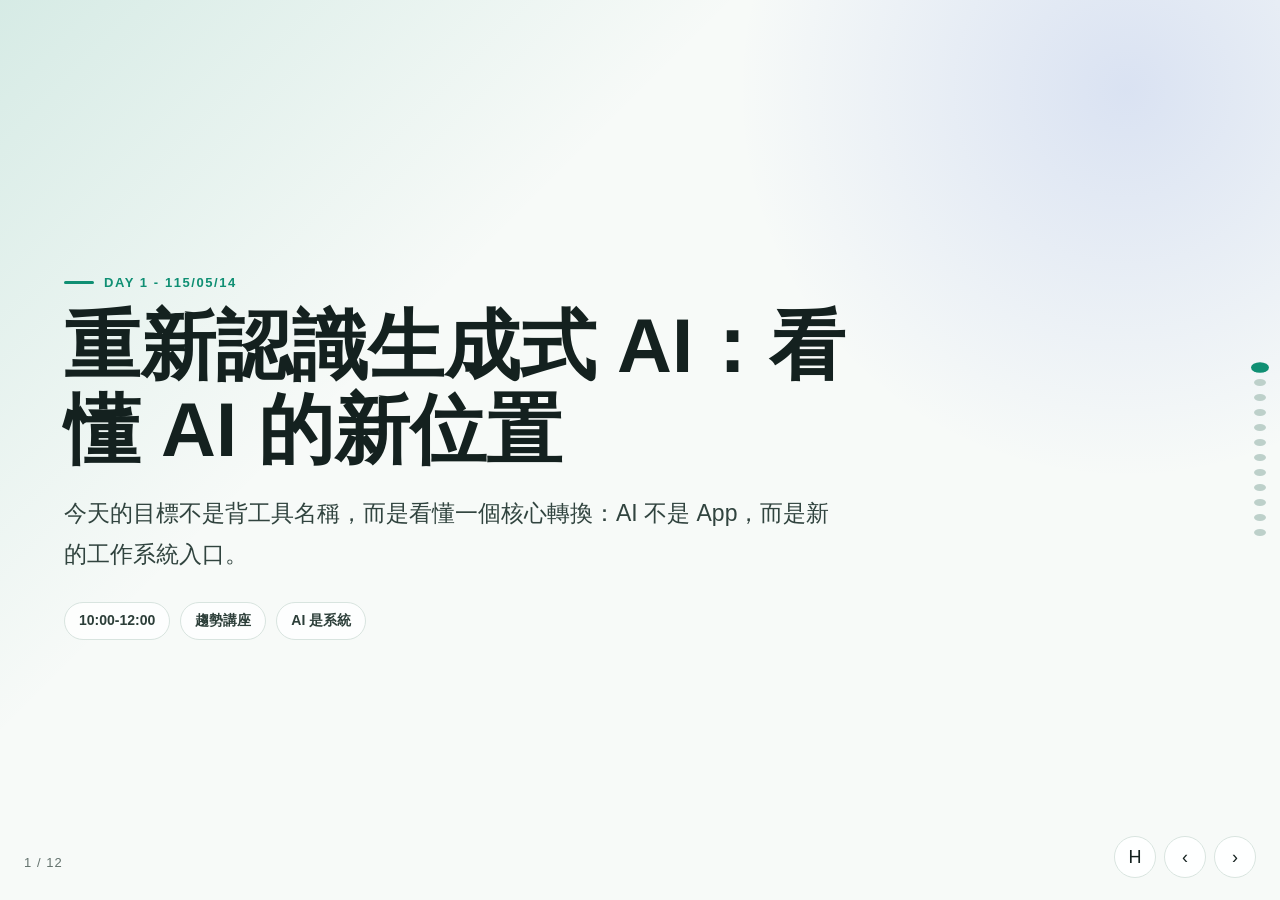
==== course-day1.html @ 541e4079 "Improve course visuals and slide scrolling" ====
<!doctype html>
<html lang="zh-TW">
<head>
<meta charset="utf-8">
<meta name="viewport" content="width=device-width, initial-scale=1">
<title>Day 1｜重新認識生成式 AI</title>
<meta name="description" content="Day 1 interactive course deck: understand AI as a new work-system layer.">
<link rel="stylesheet" href="assets/course-pages.css">
</head>
<body>
<main class="deck">
  <section class="slide active">
    <div class="inner">
      <div class="kicker">Day 1 - 115/05/14</div>
      <h1>重新認識生成式 AI：看懂 AI 的新位置</h1>
      <p class="lead" style="margin-top:22px;">今天的目標不是背工具名稱，而是看懂一個核心轉換：AI 不是 App，而是新的工作系統入口。</p>
      <div class="meta">
        <span class="pill">10:00-12:00</span>
        <span class="pill">趨勢講座</span>
        <span class="pill">AI 是系統</span>
      </div>
    </div>
  </section>

  <section class="slide">
    <div class="inner">
      <div class="kicker">Safety First</div>
      <h2>開場 3 分鐘：AI 使用三條紅線</h2>
      <div class="grid">
        <div class="panel rose"><h3>1. 機密資料不要貼公開 AI</h3><p>公司機密、客戶個資、真實金額、敏感資料，先脫敏再使用。</p></div>
        <div class="panel amber"><h3>2. AI 輸出永遠要人類覆核</h3><p>AI 很會講話，但不一定講對。數字、名字、專業判斷一定要查。</p></div>
        <div class="panel blue"><h3>3. 高風險決策不能交給 AI</h3><p>法律、醫療、財務決策可以請 AI 整理資料，但最後由人負責。</p></div>
      </div>
      <div class="note">講師口訣：先講安全，再講熱情。三分鐘建立信任，比後面一百多分鐘都重要。</div>
    </div>
  </section>

  <section class="slide">
    <div class="inner">
      <div class="kicker">Opening</div>
      <h2>破冰：你最想用 AI 幫你做什麼？</h2>
      <div class="grid two">
        <div class="panel green">
          <h3>活動方式</h3>
          <ul class="clean-list">
            <li>講師先示範一句自己的答案</li>
            <li>學員寫下一句：「我最想用 AI 幫我...」</li>
            <li>貼到期待牆或填進共用表單</li>
            <li>講師快速分類：寫作、整理、規劃、設計、分析</li>
          </ul>
        </div>
        <div class="panel">
          <h3>核心導入</h3>
          <p>三天後，你不只是「用 AI 更快做同樣的事」，而是開始學會「用 AI 設計一個會幫你工作的系統」。</p>
          <div class="note">核心句：你不是在用 AI，你是在設計一個會幫你工作的系統。</div>
        </div>
      </div>
    </div>
  </section>

  <section class="slide">
    <div class="inner">
      <div class="kicker">Cognitive Shift</div>
      <h2>生成式 AI 的真實樣貌：你的角色正在改變</h2>
      <table class="table">
        <tr><th>時代</th><th>你的角色</th><th>AI 做了什麼</th><th>例子</th></tr>
        <tr><td>搜尋時代</td><td>研究員</td><td>提供候選連結</td><td>Google</td></tr>
        <tr><td>聊天時代</td><td>編輯</td><td>回答一個問題</td><td>ChatGPT</td></tr>
        <tr><td>產出時代</td><td>方向設定者</td><td>完成一份成品</td><td>Claude / Canva AI</td></tr>
        <tr><td>推理執行時代</td><td>系統設計者</td><td>拆任務、用工具、跑流程</td><td>Agent / Cursor / Claude with Tools</td></tr>
      </table>
      <div class="note">關鍵訊息：你現在大概在第 2-3 階段。三天後，你會開始接觸第 4 階段。</div>
    </div>
  </section>

  <section class="slide">
    <div class="inner">
      <div class="kicker">Visual Model</div>
      <h2>角色演進圖</h2>
      <img class="diagram" src="assets/diagrams/role-evolution.svg" alt="搜尋、聊天、產出到系統設計者的角色演進圖">
    </div>
  </section>

  <section class="slide">
    <div class="inner">
      <div class="kicker">Three-Layer Model</div>
      <h2>三層簡化模型：大腦、手腳、肌肉記憶</h2>
      <div class="grid">
        <div class="panel green"><h3>大腦：LLM</h3><p>GPT、Claude、Gemini。理解、推理、寫作，但沒有工具就只能「想」。</p></div>
        <div class="panel amber"><h3>手腳：Tools / Agents</h3><p>查網頁、讀檔案、寄信、畫圖、控制軟體。讓 AI 從回答走向行動。</p></div>
        <div class="panel blue"><h3>肌肉記憶：Workflow / Skill</h3><p>你教它照你的方式做事。下次它知道順序、工具和檢查方式。</p></div>
      </div>
      <div class="note">傳統軟體是確定性的；AI 是概率性的。所以你需要設計檢查機制。</div>
    </div>
  </section>

  <section class="slide">
    <div class="inner">
      <div class="kicker">Visual Model</div>
      <h2>三層簡化模型圖</h2>
      <img class="diagram" src="assets/diagrams/three-layer-model.svg" alt="AI 三層簡化模型：LLM、Tools/Agents、Workflow/Skill">
    </div>
  </section>

  <section class="slide">
    <div class="inner">
      <div class="kicker">Shock Demo</div>
      <h2>震撼 Demo：30 人活動規劃的三種做法</h2>
      <p class="lead">任務：下週要辦一場 30 人活動，請幫我規劃活動流程、預算、人力分工、邀請文案與報名表單。</p>
      <div class="tabs" id="demoTabs">
        <button class="tab active" data-demo="traditional">傳統做法</button>
        <button class="tab" data-demo="chat">單一 ChatGPT</button>
        <button class="tab" data-demo="agent">Agent 工作流</button>
      </div>
      <div class="panel green">
        <h3 id="demoTitle">傳統做法</h3>
        <p id="demoText">搜尋範例、開 Word 寫邀請信、Excel 做預算、Google Form 建表單、Canva 做海報，再把所有東西整合成計畫書。耗時約 3-4 小時，而且每個工具都要重新同步上下文。</p>
      </div>
    </div>
  </section>

  <section class="slide">
    <div class="inner">
      <div class="kicker">Observation Sheet</div>
      <h2>流程成本觀察表</h2>
      <table class="table">
        <tr><th>問題</th><th>傳統做法</th><th>ChatGPT</th><th>Agent 工作流</th></tr>
        <tr><td>誰決定流程？</td><td>你，每次重想</td><td>AI，但通常很通用</td><td>AI 按你的邏輯跑</td></tr>
        <tr><td>能不能下次複用？</td><td>每次重新來</td><td>可複用 prompt，但仍要搬資料</td><td>流程可以複用，改資料即可</td></tr>
        <tr><td>出問題誰檢查？</td><td>你自己查漏</td><td>你驗證 AI 答案</td><td>每一步都有檢查點</td></tr>
        <tr><td>能不能教別人？</td><td>要解釋很多細節</td><td>要教 prompt 寫法</td><td>流程圖 + 檢查點即可操作</td></tr>
      </table>
      <div class="note">金句：第一種是我在做事；第二種是我在跟 AI 聊天然後自己做事；第三種是我在設計一個系統，系統幫我做事。</div>
    </div>
  </section>

  <section class="slide">
    <div class="inner">
      <div class="kicker">Visual Comparison</div>
      <h2>三種做法對比圖</h2>
      <img class="diagram" src="assets/diagrams/process-cost-comparison.svg" alt="傳統做法、單一 ChatGPT、Agent 工作流的流程成本對比圖">
    </div>
  </section>

  <section class="slide">
    <div class="inner">
      <div class="kicker">Hands-On</div>
      <h2>即時體驗：同一封邀請信，兩種做法</h2>
      <div class="grid two">
        <div class="panel amber">
          <h3>方法 A：直接問</h3>
          <div class="code">幫我寫一封邀請客戶參加下週活動的信。</div>
        </div>
        <div class="panel blue">
          <h3>方法 B：先拆步驟</h3>
          <div class="code">先列出這場活動的三個亮點。
再根據這三個亮點，寫一封邀請客戶參加活動的信。
語氣專業但親切，250 字以內。</div>
        </div>
      </div>
      <div class="note">觀察：哪一封更像 CEO 的風格？哪一封更強調活動特點？哪一封更容易被客戶接受？</div>
    </div>
  </section>

  <section class="slide">
    <div class="inner">
      <div class="kicker">Closing</div>
      <h2>AI 的邊界：它是槓桿，不是替代</h2>
      <div class="grid">
        <div class="panel green"><h3>最強的情境</h3><p>任務清晰、標準明確、有人覆核。</p></div>
        <div class="panel amber"><h3>要小心的情境</h3><p>模糊創意、高風險決策、無法驗證的答案。</p></div>
        <div class="panel blue"><h3>Day 2 預告</h3><p>明天學三問框架：探索或生產？需要最新資訊？需要長流程嗎？</p></div>
      </div>
      <div class="note">收束句：AI 不是 App，是新的運算層。我不只是使用者，我要成為設計者。</div>
    </div>
  </section>
</main>
<div class="counter" id="counter">1 / 12</div>
<div class="dots" id="dots"></div>
<div class="nav"><a href="course.html">H</a><button id="prev">‹</button><button id="next">›</button></div>
<script src="assets/course-pages.js"></script>
<script>
const demo = {
  traditional: ["傳統做法", "搜尋範例、開 Word 寫邀請信、Excel 做預算、Google Form 建表單、Canva 做海報，再把所有東西整合成計畫書。耗時約 3-4 小時，而且每個工具都要重新同步上下文。"],
  chat: ["單一 ChatGPT 對話", "一次 prompt 產出活動流程、預算、人力分工、邀請文案與表單欄位。省下很多思考時間，但內容通用，數字需驗證，最後仍要複製到各工具。"],
  agent: ["Agent / 工作流式做法", "拆成查資料、產企劃、做海報、建表單、寫邀請信。每一步都有來源與檢查點，流程可以複用，下次改資料即可。"]
};
document.querySelectorAll("#demoTabs .tab").forEach(button => {
  button.addEventListener("click", () => {
    document.querySelectorAll("#demoTabs .tab").forEach(item => item.classList.remove("active"));
    button.classList.add("active");
    document.getElementById("demoTitle").textContent = demo[button.dataset.demo][0];
    document.getElementById("demoText").textContent = demo[button.dataset.demo][1];
  });
});
</script>
</body>
</html>
---- assets/course-pages.css ----
* { box-sizing: border-box; }
:root {
  --bg: #f7faf8;
  --ink: #14211f;
  --muted: #64736e;
  --line: #d8e4df;
  --panel: #ffffff;
  --soft: #ecf7f3;
  --green: #0f8f73;
  --teal: #1aa38b;
  --amber: #d9911f;
  --blue: #4267d5;
  --rose: #bd4d68;
  --dark: #101b18;
}
html, body { margin: 0; min-height: 100%; }
body {
  font-family: -apple-system, BlinkMacSystemFont, "Noto Sans TC", "Microsoft JhengHei", "Segoe UI", sans-serif;
  background:
    linear-gradient(135deg, rgba(15,143,115,0.14), rgba(255,255,255,0) 34%),
    radial-gradient(circle at 88% 10%, rgba(66,103,213,0.16), rgba(255,255,255,0) 28%),
    var(--bg);
  color: var(--ink);
  overflow: hidden;
}
a { color: inherit; }
.deck { width: 100vw; height: 100vh; position: relative; }
.slide {
  position: absolute;
  inset: 0;
  display: none;
  padding: 70px clamp(24px, 5vw, 76px) 60px;
  overflow-x: hidden;
  overflow-y: auto;
  overscroll-behavior: contain;
  scroll-padding: 72px 0 88px;
}
.slide.active { display: flex; animation: enter 0.25s ease; }
@keyframes enter {
  from { opacity: 0; transform: translateY(10px); }
  to { opacity: 1; transform: translateY(0); }
}
.inner { width: min(1180px, 100%); margin: auto; }
.kicker {
  display: inline-flex;
  align-items: center;
  gap: 10px;
  color: var(--green);
  font-size: 13px;
  font-weight: 800;
  letter-spacing: 0.12em;
  text-transform: uppercase;
  margin-bottom: 14px;
}
.kicker::before {
  content: "";
  width: 30px;
  height: 3px;
  background: currentColor;
  border-radius: 999px;
}
h1, h2, h3, p { margin: 0; }
h1 {
  max-width: 850px;
  font-size: clamp(38px, 6.4vw, 76px);
  line-height: 1.1;
  letter-spacing: 0;
  font-weight: 850;
}
h2 {
  font-size: clamp(30px, 4.2vw, 52px);
  line-height: 1.18;
  letter-spacing: 0;
  font-weight: 820;
  margin-bottom: 22px;
}
h3 { font-size: clamp(18px, 2vw, 24px); line-height: 1.35; margin-bottom: 10px; }
p, li { color: var(--muted); font-size: clamp(15px, 1.35vw, 19px); line-height: 1.75; }
.lead { max-width: 780px; color: #31443f; font-size: clamp(18px, 2vw, 23px); }
.meta { display: flex; flex-wrap: wrap; gap: 10px; margin-top: 28px; }
.pill {
  border: 1px solid var(--line);
  border-radius: 999px;
  padding: 9px 14px;
  background: rgba(255,255,255,0.82);
  color: #2c3e39;
  font-size: 14px;
  font-weight: 740;
  text-decoration: none;
}
.grid { display: grid; grid-template-columns: repeat(3, minmax(0, 1fr)); gap: 16px; }
.grid.two { grid-template-columns: repeat(2, minmax(0, 1fr)); }
.panel {
  background: rgba(255,255,255,0.86);
  border: 1px solid var(--line);
  border-radius: 8px;
  padding: 22px;
  box-shadow: 0 1px 0 rgba(255,255,255,0.8) inset;
}
.panel.green { border-top: 4px solid var(--green); }
.panel.amber { border-top: 4px solid var(--amber); }
.panel.blue { border-top: 4px solid var(--blue); }
.panel.rose { border-top: 4px solid var(--rose); }
.clean-list { list-style: none; padding: 0; margin: 0; display: grid; gap: 9px; }
.clean-list li { position: relative; padding-left: 16px; }
.clean-list li::before {
  content: "";
  position: absolute;
  left: 0;
  top: 0.72em;
  width: 6px;
  height: 6px;
  background: var(--teal);
  border-radius: 50%;
}
.table {
  width: 100%;
  border-collapse: collapse;
  overflow: hidden;
  border-radius: 8px;
  background: var(--panel);
  border: 1px solid var(--line);
}
.table th, .table td {
  text-align: left;
  padding: 12px 14px;
  border-bottom: 1px solid var(--line);
  color: #334843;
  font-size: 15px;
  vertical-align: top;
}
.table th { background: var(--soft); color: var(--green); font-weight: 820; }
.table tr:last-child td { border-bottom: 0; }
.run { display: grid; grid-template-columns: 96px 1fr; border: 1px solid var(--line); border-radius: 8px; overflow: hidden; background: var(--panel); }
.run div { padding: 13px 16px; border-bottom: 1px solid var(--line); }
.run div:nth-last-child(-n+2) { border-bottom: 0; }
.time { background: var(--soft); color: var(--green); font-weight: 830; }
.note {
  margin-top: 18px;
  border-left: 4px solid var(--green);
  background: rgba(255,255,255,0.74);
  padding: 14px 16px;
  color: #425650;
  font-size: 15px;
  line-height: 1.7;
}
.diagram {
  width: 100%;
  max-height: 68vh;
  object-fit: contain;
  display: block;
  border: 1px solid var(--line);
  border-radius: 12px;
  background: #fff;
}
.code {
  white-space: pre-wrap;
  background: var(--dark);
  color: #dffaf2;
  border-radius: 8px;
  padding: 18px;
  font-family: ui-monospace, SFMono-Regular, Menlo, Consolas, monospace;
  font-size: 13px;
  line-height: 1.55;
  max-height: 360px;
  overflow: auto;
}
.tabs { display: flex; flex-wrap: wrap; gap: 8px; margin-bottom: 14px; }
.tab, .btn {
  border: 1px solid var(--line);
  border-radius: 8px;
  padding: 10px 14px;
  background: var(--panel);
  color: var(--ink);
  cursor: pointer;
  font-weight: 760;
}
.tab.active, .btn.primary { background: var(--green); border-color: var(--green); color: #fff; }
.form-grid { display: grid; grid-template-columns: repeat(2, minmax(0, 1fr)); gap: 12px; }
.field {
  background: rgba(255,255,255,0.88);
  border: 1px solid var(--line);
  border-radius: 8px;
  padding: 14px;
}
.field label { display: block; font-weight: 800; margin-bottom: 8px; }
textarea, input {
  width: 100%;
  border: 1px solid #cbd9d3;
  border-radius: 8px;
  padding: 10px 12px;
  background: #fbfefd;
  color: var(--ink);
  font: inherit;
  line-height: 1.45;
}
textarea { min-height: 70px; resize: vertical; }
.actions { display: flex; gap: 10px; flex-wrap: wrap; margin-top: 14px; }
.output {
  margin-top: 14px;
  white-space: pre-wrap;
  background: var(--dark);
  color: #dffaf2;
  border-radius: 8px;
  padding: 18px;
  font-family: ui-monospace, SFMono-Regular, Menlo, Consolas, monospace;
  font-size: 13px;
  line-height: 1.6;
  max-height: 260px;
  overflow: auto;
}
.nav {
  position: fixed;
  right: 24px;
  bottom: 22px;
  z-index: 20;
  display: flex;
  gap: 8px;
}
.nav button, .nav a {
  width: 42px;
  height: 42px;
  border: 1px solid var(--line);
  border-radius: 50%;
  background: rgba(255,255,255,0.88);
  color: var(--ink);
  font-size: 18px;
  cursor: pointer;
  display: grid;
  place-items: center;
  text-decoration: none;
}
.counter {
  position: fixed;
  left: 24px;
  bottom: 30px;
  z-index: 20;
  color: var(--muted);
  font-size: 13px;
  letter-spacing: 0.08em;
}
.dots {
  position: fixed;
  top: 50%;
  right: 14px;
  transform: translateY(-50%);
  display: grid;
  gap: 8px;
  z-index: 20;
}
.dot {
  width: 7px;
  height: 7px;
  border: 0;
  border-radius: 50%;
  background: #bdd0ca;
  cursor: pointer;
}
.dot.active { background: var(--green); transform: scale(1.5); }
@media (max-width: 860px) {
  body { overflow: auto; }
  .deck { height: auto; min-height: 100vh; }
  .slide { position: relative; min-height: 100vh; padding: 70px 20px 86px; }
  .slide:not(.active) { display: none; }
  .grid, .grid.two, .form-grid { grid-template-columns: 1fr; }
  .dots { display: none; }
}
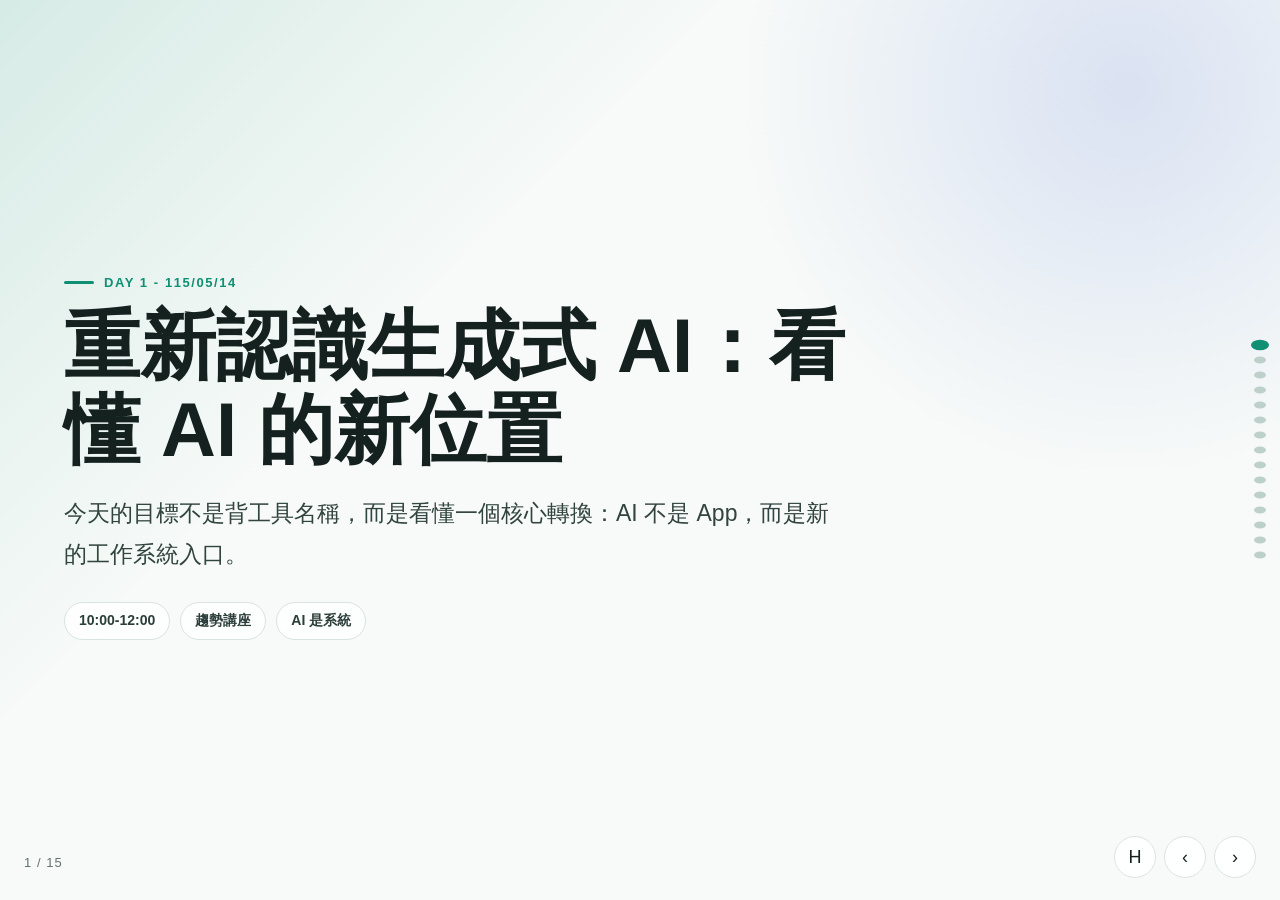
==== commit 758e771a: "Expand day 1 AI system framing" ====
--- a/course-day1.html
+++ b/course-day1.html
@@ -61,15 +61,30 @@
   <section class="slide">
     <div class="inner">
       <div class="kicker">Cognitive Shift</div>
-      <h2>生成式 AI 的真實樣貌：你的角色正在改變</h2>
-      <table class="table">
-        <tr><th>時代</th><th>你的角色</th><th>AI 做了什麼</th><th>例子</th></tr>
-        <tr><td>搜尋時代</td><td>研究員</td><td>提供候選連結</td><td>Google</td></tr>
-        <tr><td>聊天時代</td><td>編輯</td><td>回答一個問題</td><td>ChatGPT</td></tr>
-        <tr><td>產出時代</td><td>方向設定者</td><td>完成一份成品</td><td>Claude / Canva AI</td></tr>
-        <tr><td>推理執行時代</td><td>系統設計者</td><td>拆任務、用工具、跑流程</td><td>Agent / Cursor / Claude with Tools</td></tr>
-      </table>
-      <div class="note">關鍵訊息：你現在大概在第 2-3 階段。三天後，你會開始接觸第 4 階段。</div>
+      <h2>生成式 AI 到底改變了什麼？</h2>
+      <table class="table">
+        <tr><th>時代</th><th>基本單元</th><th>代表</th><th>人的角色</th></tr>
+        <tr><td>桌面時代</td><td>Application</td><td>Word、Excel</td><td>操作者</td></tr>
+        <tr><td>行動時代</td><td>App</td><td>Uber、Line</td><td>使用者</td></tr>
+        <tr><td>雲端時代</td><td>Service</td><td>AWS、Google Workspace</td><td>設定者</td></tr>
+        <tr><td>代理時代</td><td>Skill</td><td>ChatGPT、Cursor、Agent</td><td>設計者</td></tr>
+      </table>
+      <div class="note">核心轉換：新的基本單元不是單一 App，而是可被 AI 調用、組合、重複執行的能力。</div>
+    </div>
+  </section>
+
+  <section class="slide">
+    <div class="inner">
+      <div class="kicker">Four Stages</div>
+      <h2>從搜尋到執行：四個階段</h2>
+      <table class="table">
+        <tr><th>階段</th><th>發生什麼事</th><th>人的工作</th></tr>
+        <tr><td>1. 搜尋</td><td>Google 給你十個連結</td><td>你自己讀、自己整理</td></tr>
+        <tr><td>2. 聊天</td><td>ChatGPT 給你一個答案</td><td>你問它答、你判斷好壞</td></tr>
+        <tr><td>3. 產出</td><td>AI 幫你寫完文章、做完簡報</td><td>你設定方向、改稿、確認</td></tr>
+        <tr><td>4. 推理與執行</td><td>AI 拆任務、查資料、跑完整串流程</td><td>你設計系統、檢查關鍵點</td></tr>
+      </table>
+      <div class="note">關鍵訊息：你現在大概在第 2 階段，三天後你會到第 4 階段。</div>
     </div>
   </section>
 
@@ -91,6 +106,22 @@
         <div class="panel blue"><h3>肌肉記憶：Workflow / Skill</h3><p>你教它照你的方式做事。下次它知道順序、工具和檢查方式。</p></div>
       </div>
       <div class="note">傳統軟體是確定性的；AI 是概率性的。所以你需要設計檢查機制。</div>
+    </div>
+  </section>
+
+  <section class="slide">
+    <div class="inner">
+      <div class="kicker">Five-Layer Analogy</div>
+      <h2>同一個比喻貫穿五層模型</h2>
+      <table class="table">
+        <tr><th>層</th><th>白話</th><th>比喻</th></tr>
+        <tr><td>LLM</td><td>理解你說什麼、做推理</td><td>大腦</td></tr>
+        <tr><td>Tools</td><td>查網頁、讀檔案、畫圖、寄信</td><td>四肢</td></tr>
+        <tr><td>Skill</td><td>你教它「照我的方式做這件事」</td><td>肌肉記憶</td></tr>
+        <tr><td>Agent</td><td>自己決定用哪些 Skill、自己跑完</td><td>經理人</td></tr>
+        <tr><td>Interface</td><td>聊天框、Cursor、Notion 等你看到的入口</td><td>辦公桌</td></tr>
+      </table>
+      <div class="note">大部分人在用的只是大腦跟辦公桌。三天後你會開始訓練它的肌肉記憶。</div>
     </div>
   </section>
 
@@ -165,17 +196,36 @@
   <section class="slide">
     <div class="inner">
       <div class="kicker">Closing</div>
-      <h2>AI 的邊界：它是槓桿，不是替代</h2>
+      <h2>AI 的邊界：概率性系統需要檢查機制</h2>
       <div class="grid">
         <div class="panel green"><h3>最強的情境</h3><p>任務清晰、標準明確、有人覆核。</p></div>
         <div class="panel amber"><h3>要小心的情境</h3><p>模糊創意、高風險決策、無法驗證的答案。</p></div>
         <div class="panel blue"><h3>Day 2 預告</h3><p>明天學三問框架：探索或生產？需要最新資訊？需要長流程嗎？</p></div>
       </div>
-      <div class="note">收束句：AI 不是 App，是新的運算層。我不只是使用者，我要成為設計者。</div>
+      <div class="note">傳統 App 是確定性的：你按儲存，它就儲存。AI 是概率性的：同樣問題問兩次，可能有不同答案。這不是 bug，這是本質。所以你要學會設計檢查機制。</div>
+    </div>
+  </section>
+
+  <section class="slide">
+    <div class="inner">
+      <div class="kicker">Homework</div>
+      <h2>收尾與回家作業</h2>
+      <div class="grid two">
+        <div class="panel green">
+          <h3>核心記憶點</h3>
+          <p>AI 不是 App，是新的運算層。我不只是使用者，我要成為設計者。</p>
+          <div class="note">全員複誦一次，讓這句話成為 Day 1 的認知錨點。</div>
+        </div>
+        <div class="panel blue">
+          <h3>明天來之前</h3>
+          <p>打開 ChatGPT 或任何你常用的 AI，把工作上一個重複性任務丟給它，看看它做得怎麼樣。</p>
+          <p style="margin-top:12px;">請記錄：它哪裡做得好？哪裡做得爛？明天我們分析為什麼。</p>
+        </div>
+      </div>
     </div>
   </section>
 </main>
-<div class="counter" id="counter">1 / 12</div>
+<div class="counter" id="counter">1 / 15</div>
 <div class="dots" id="dots"></div>
 <div class="nav"><a href="course.html">H</a><button id="prev">‹</button><button id="next">›</button></div>
 <script src="assets/course-pages.js"></script>
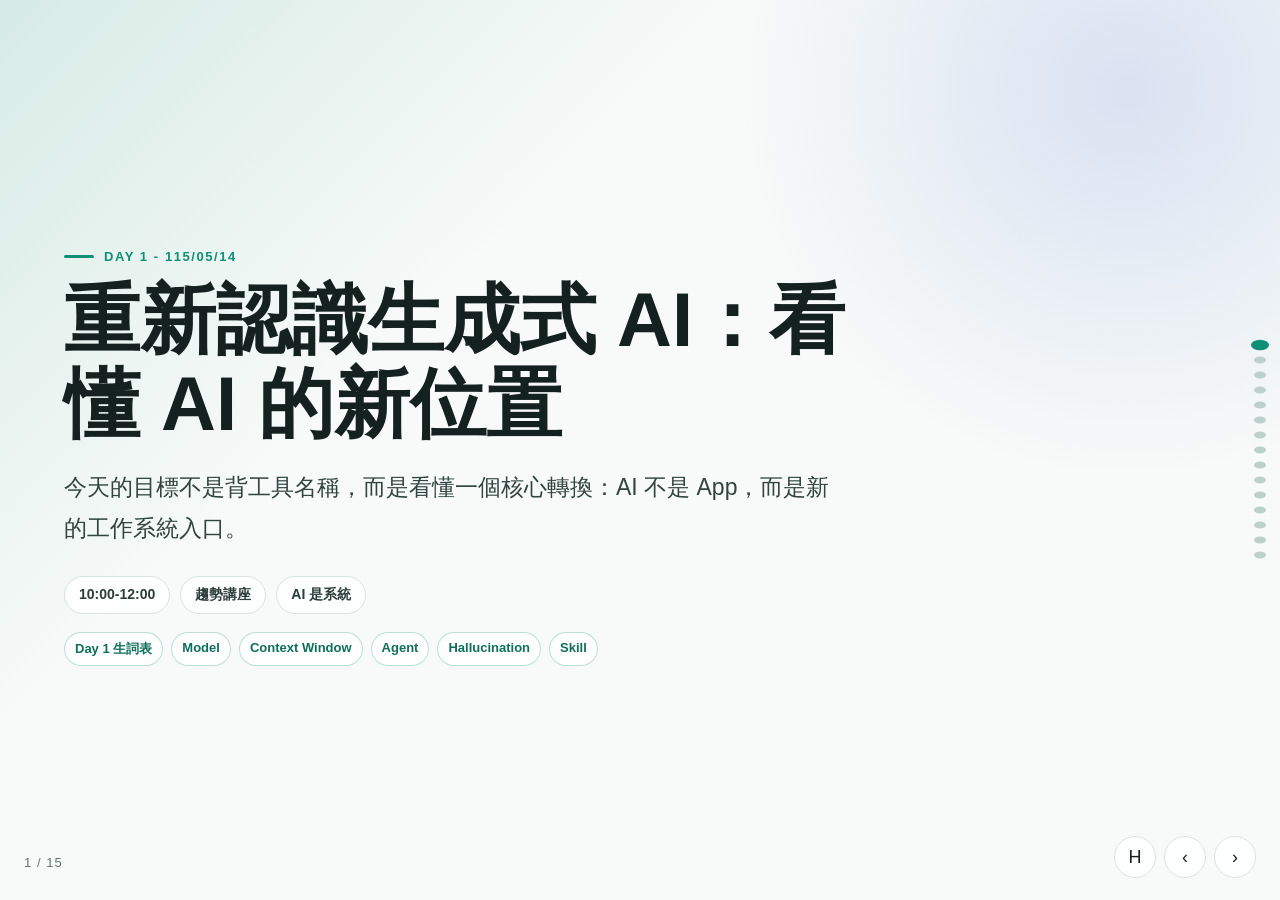
==== commit 867223a5: "Add glossary knowledge system" ====
--- a/course-day1.html
+++ b/course-day1.html
@@ -19,6 +19,14 @@
         <span class="pill">趨勢講座</span>
         <span class="pill">AI 是系統</span>
       </div>
+      <div class="term-links" aria-label="Day 1 related glossary terms">
+        <a href="docs/00-glossary/maps/by-course-day.md">Day 1 生詞表</a>
+        <a href="docs/00-glossary/terms/model.md">Model</a>
+        <a href="docs/00-glossary/terms/context-window.md">Context Window</a>
+        <a href="docs/00-glossary/terms/agent.md">Agent</a>
+        <a href="docs/00-glossary/terms/hallucination.md">Hallucination</a>
+        <a href="docs/00-glossary/terms/skill.md">Skill</a>
+      </div>
     </div>
   </section>
 
@@ -203,6 +211,11 @@
         <div class="panel blue"><h3>Day 2 預告</h3><p>明天學三問框架：探索或生產？需要最新資訊？需要長流程嗎？</p></div>
       </div>
       <div class="note">傳統 App 是確定性的：你按儲存，它就儲存。AI 是概率性的：同樣問題問兩次，可能有不同答案。這不是 bug，這是本質。所以你要學會設計檢查機制。</div>
+      <div class="term-links" aria-label="Day 1 closing glossary terms">
+        <a href="docs/00-glossary/terms/non-determinism.md">Non-determinism</a>
+        <a href="docs/00-glossary/terms/human-review.md">Human Review</a>
+        <a href="docs/00-glossary/terms/knowledge-cutoff.md">Knowledge Cutoff</a>
+      </div>
     </div>
   </section>
 
--- a/assets/course-pages.css
+++ b/assets/course-pages.css
@@ -13,7 +13,7 @@
   --rose: #bd4d68;
   --dark: #101b18;
 }
-html, body { margin: 0; min-height: 100%; }
+html, body { margin: 0; min-height: 100%; overflow-x: hidden; }
 body {
   font-family: -apple-system, BlinkMacSystemFont, "Noto Sans TC", "Microsoft JhengHei", "Segoe UI", sans-serif;
   background:
@@ -34,13 +34,15 @@
   overflow-y: auto;
   overscroll-behavior: contain;
   scroll-padding: 72px 0 88px;
+  -webkit-overflow-scrolling: touch;
+  touch-action: pan-y;
 }
 .slide.active { display: flex; animation: enter 0.25s ease; }
 @keyframes enter {
   from { opacity: 0; transform: translateY(10px); }
   to { opacity: 1; transform: translateY(0); }
 }
-.inner { width: min(1180px, 100%); margin: auto; }
+.inner { width: min(1180px, 100%); min-width: 0; margin: auto; }
 .kicker {
   display: inline-flex;
   align-items: center;
@@ -66,6 +68,8 @@
   line-height: 1.1;
   letter-spacing: 0;
   font-weight: 850;
+  overflow-wrap: anywhere;
+  word-break: break-word;
 }
 h2 {
   font-size: clamp(30px, 4.2vw, 52px);
@@ -73,6 +77,8 @@
   letter-spacing: 0;
   font-weight: 820;
   margin-bottom: 22px;
+  overflow-wrap: anywhere;
+  word-break: break-word;
 }
 h3 { font-size: clamp(18px, 2vw, 24px); line-height: 1.35; margin-bottom: 10px; }
 p, li { color: var(--muted); font-size: clamp(15px, 1.35vw, 19px); line-height: 1.75; }
@@ -144,6 +150,23 @@
   font-size: 15px;
   line-height: 1.7;
 }
+.term-links {
+  display: flex;
+  flex-wrap: wrap;
+  gap: 8px;
+  margin-top: 18px;
+}
+.term-links a {
+  border: 1px solid rgba(15, 143, 115, 0.28);
+  border-radius: 999px;
+  background: rgba(255,255,255,0.72);
+  color: #0f6f5d;
+  font-size: 13px;
+  font-weight: 760;
+  padding: 7px 10px;
+  text-decoration: none;
+}
+.term-links a:hover { background: rgba(15,143,115,0.09); }
 .diagram {
   width: 100%;
   max-height: 68vh;
@@ -260,8 +283,17 @@
 @media (max-width: 860px) {
   body { overflow: auto; }
   .deck { height: auto; min-height: 100vh; }
-  .slide { position: relative; min-height: 100vh; padding: 70px 20px 86px; }
+  .slide {
+    position: relative;
+    min-height: 100vh;
+    padding: 70px 20px 86px;
+    overflow: visible;
+  }
+  .slide.active { display: block; }
   .slide:not(.active) { display: none; }
+  .inner { width: min(100%, 520px); margin: 0 auto; }
+  h1 { width: 100%; font-size: 32px; line-height: 1.18; word-break: break-all; }
+  h2 { width: 100%; font-size: 30px; line-height: 1.22; word-break: break-all; }
   .grid, .grid.two, .form-grid { grid-template-columns: 1fr; }
   .dots { display: none; }
 }
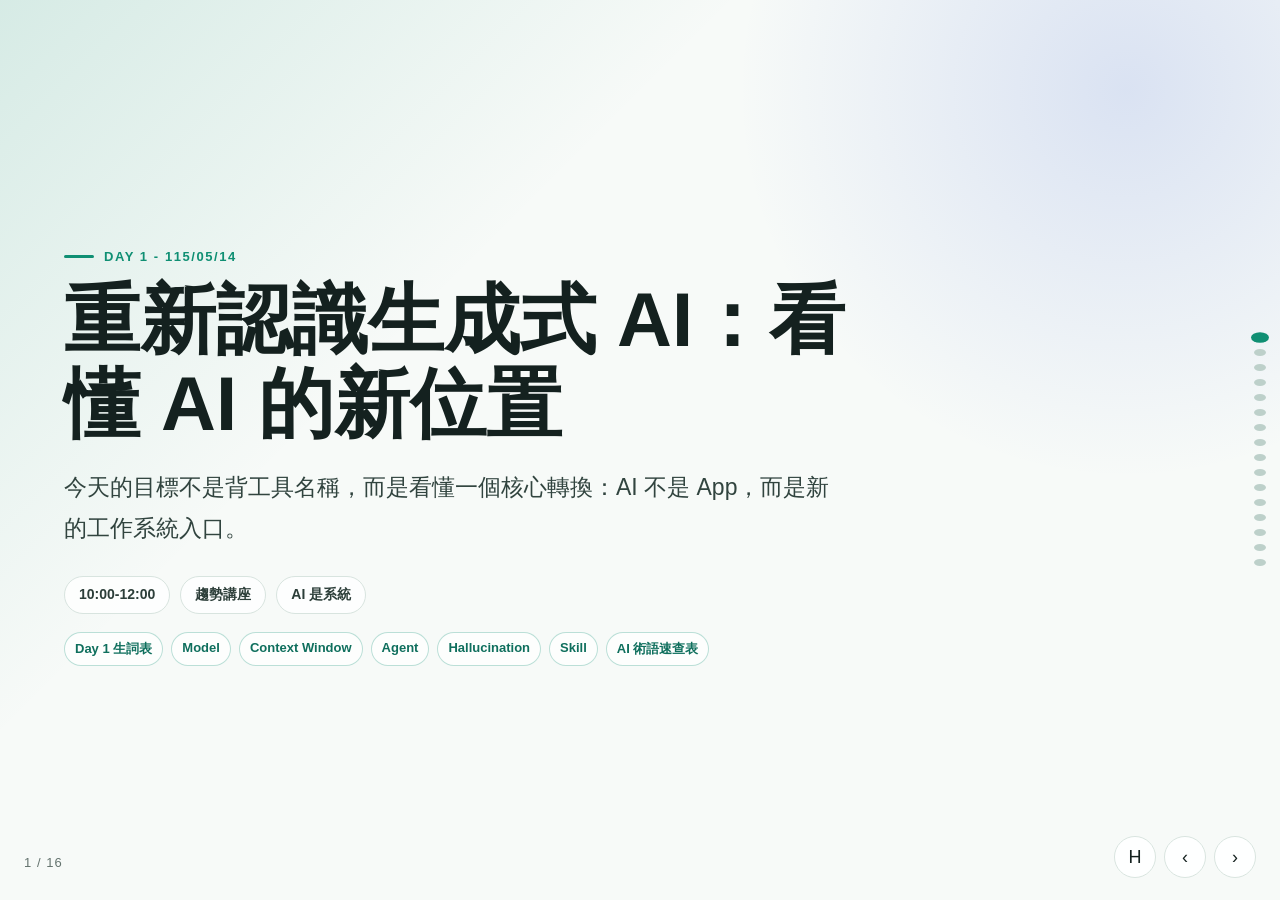
==== commit cda7be31: "Sync Day 1 and Day 2 pages with multi-model validation" ====
--- a/course-day1.html
+++ b/course-day1.html
@@ -26,6 +26,7 @@
         <a href="docs/00-glossary/terms/agent.md">Agent</a>
         <a href="docs/00-glossary/terms/hallucination.md">Hallucination</a>
         <a href="docs/00-glossary/terms/skill.md">Skill</a>
+        <a href="course-planning/materials/05-AI術語速查表.md">AI 術語速查表</a>
       </div>
     </div>
   </section>
@@ -113,7 +114,20 @@
         <div class="panel amber"><h3>手腳：Tools / Agents</h3><p>查網頁、讀檔案、寄信、畫圖、控制軟體。讓 AI 從回答走向行動。</p></div>
         <div class="panel blue"><h3>肌肉記憶：Workflow / Skill</h3><p>你教它照你的方式做事。下次它知道順序、工具和檢查方式。</p></div>
       </div>
-      <div class="note">傳統軟體是確定性的；AI 是概率性的。所以你需要設計檢查機制。</div>
+      <div class="note">傳統軟體是確定性的；AI 是概率性的。所以你需要設計檢查機制。風險越高，越不要只讓一個模型說了算。</div>
+    </div>
+  </section>
+
+  <section class="slide">
+    <div class="inner">
+      <div class="kicker">Multi-Model Supervision</div>
+      <h2>升級觀念：不是只用一個 LLM，而是設計多模型互相監督</h2>
+      <div class="grid">
+        <div class="panel green"><h3>產出者</h3><p>快速產生初稿、方案、文案。適合 Claude / ChatGPT。</p></div>
+        <div class="panel amber"><h3>查證者</h3><p>補最新資訊、來源、外部事實。適合 Gemini / Perplexity / 搜尋工具。</p></div>
+        <div class="panel blue"><h3>審查者</h3><p>找漏洞、挑風險、檢查承諾是否過度。可以用另一個模型擔任。</p></div>
+      </div>
+      <div class="note">多模型不是投票決定真相，而是分工：一個產出、一個查證、一個挑錯。最後負責判斷的人仍然是你。</div>
     </div>
   </section>
 
@@ -138,6 +152,7 @@
       <div class="kicker">Visual Model</div>
       <h2>三層簡化模型圖</h2>
       <img class="diagram" src="assets/diagrams/three-layer-model.svg" alt="AI 三層簡化模型：LLM、Tools/Agents、Workflow/Skill">
+      <div class="note">今天先記住一個實務版本：單一模型產出，多模型挑錯，人類做決策。</div>
     </div>
   </section>
 
@@ -166,7 +181,7 @@
         <tr><th>問題</th><th>傳統做法</th><th>ChatGPT</th><th>Agent 工作流</th></tr>
         <tr><td>誰決定流程？</td><td>你，每次重想</td><td>AI，但通常很通用</td><td>AI 按你的邏輯跑</td></tr>
         <tr><td>能不能下次複用？</td><td>每次重新來</td><td>可複用 prompt，但仍要搬資料</td><td>流程可以複用，改資料即可</td></tr>
-        <tr><td>出問題誰檢查？</td><td>你自己查漏</td><td>你驗證 AI 答案</td><td>每一步都有檢查點</td></tr>
+        <tr><td>出問題誰檢查？</td><td>你自己查漏</td><td>你驗證 AI 答案</td><td>每一步都有檢查點，必要時加第二模型審查</td></tr>
         <tr><td>能不能教別人？</td><td>要解釋很多細節</td><td>要教 prompt 寫法</td><td>流程圖 + 檢查點即可操作</td></tr>
       </table>
       <div class="note">金句：第一種是我在做事；第二種是我在跟 AI 聊天然後自己做事；第三種是我在設計一個系統，系統幫我做事。</div>
@@ -208,7 +223,7 @@
       <div class="grid">
         <div class="panel green"><h3>最強的情境</h3><p>任務清晰、標準明確、有人覆核。</p></div>
         <div class="panel amber"><h3>要小心的情境</h3><p>模糊創意、高風險決策、無法驗證的答案。</p></div>
-        <div class="panel blue"><h3>Day 2 預告</h3><p>明天學三問框架：探索或生產？需要最新資訊？需要長流程嗎？</p></div>
+        <div class="panel blue"><h3>Day 2 預告</h3><p>明天學三問框架：探索或生產？需要最新資訊？需要長流程嗎？這是不是高風險或公開輸出？</p></div>
       </div>
       <div class="note">傳統 App 是確定性的：你按儲存，它就儲存。AI 是概率性的：同樣問題問兩次，可能有不同答案。這不是 bug，這是本質。所以你要學會設計檢查機制。</div>
       <div class="term-links" aria-label="Day 1 closing glossary terms">
@@ -238,7 +253,7 @@
     </div>
   </section>
 </main>
-<div class="counter" id="counter">1 / 15</div>
+<div class="counter" id="counter">1 / 16</div>
 <div class="dots" id="dots"></div>
 <div class="nav"><a href="course.html">H</a><button id="prev">‹</button><button id="next">›</button></div>
 <script src="assets/course-pages.js"></script>
@@ -246,7 +261,7 @@
 const demo = {
   traditional: ["傳統做法", "搜尋範例、開 Word 寫邀請信、Excel 做預算、Google Form 建表單、Canva 做海報，再把所有東西整合成計畫書。耗時約 3-4 小時，而且每個工具都要重新同步上下文。"],
   chat: ["單一 ChatGPT 對話", "一次 prompt 產出活動流程、預算、人力分工、邀請文案與表單欄位。省下很多思考時間，但內容通用，數字需驗證，最後仍要複製到各工具。"],
-  agent: ["Agent / 工作流式做法", "拆成查資料、產企劃、做海報、建表單、寫邀請信。每一步都有來源與檢查點，流程可以複用，下次改資料即可。"]
+  agent: ["Agent / 工作流式做法", "拆成查資料、產企劃、第二模型審查、做海報、建表單、寫邀請信。每一步都有來源與檢查點，流程可以複用，下次改資料即可。"]
 };
 document.querySelectorAll("#demoTabs .tab").forEach(button => {
   button.addEventListener("click", () => {
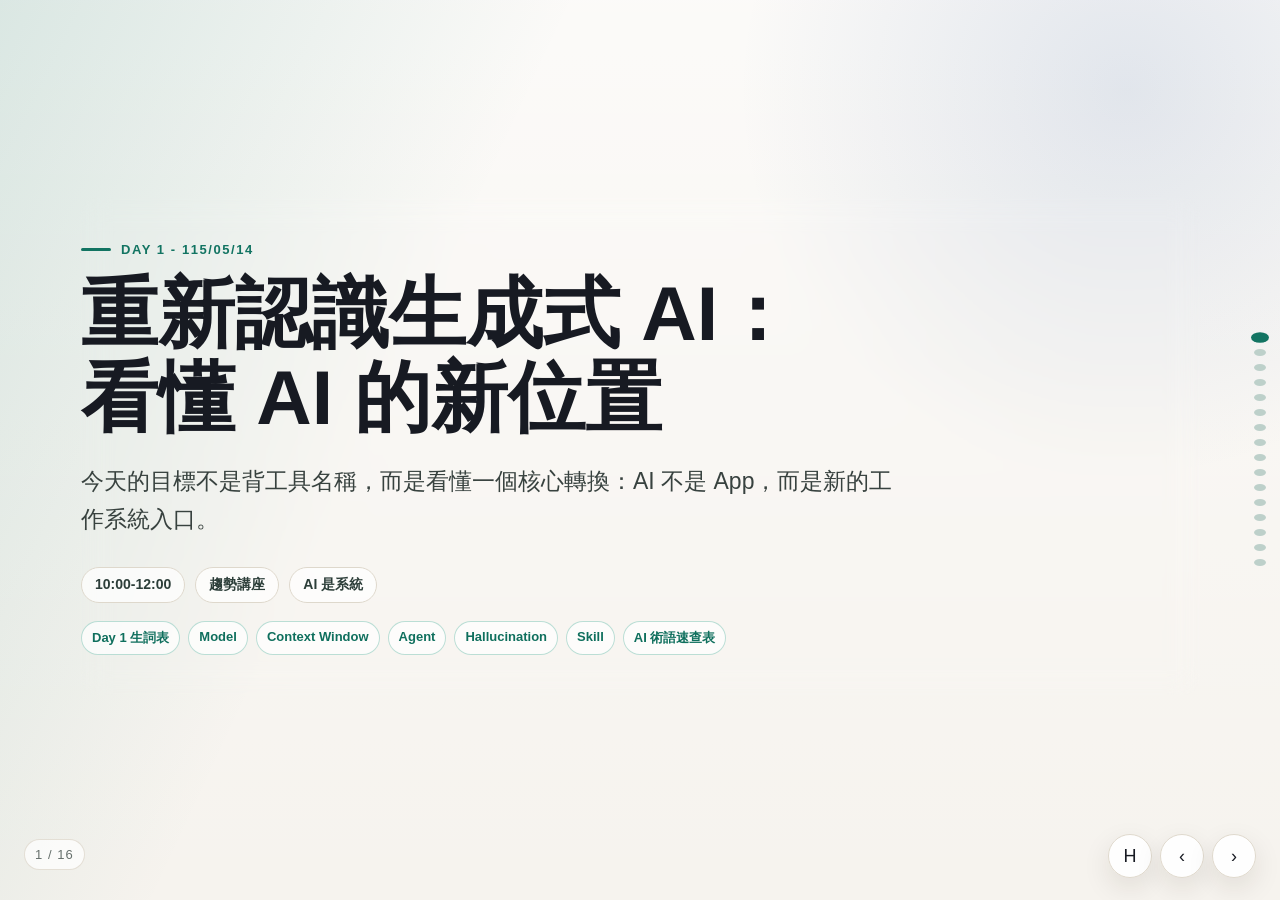
==== commit 71298213: "Improve course deck layout and responsive diagrams" ====
--- a/course-day1.html
+++ b/course-day1.html
@@ -101,7 +101,31 @@
     <div class="inner">
       <div class="kicker">Visual Model</div>
       <h2>角色演進圖</h2>
-      <img class="diagram" src="assets/diagrams/role-evolution.svg" alt="搜尋、聊天、產出到系統設計者的角色演進圖">
+      <div class="diagram-board" aria-label="搜尋、聊天、產出到系統設計者的角色演進圖">
+        <div class="diagram-flow">
+          <div class="diagram-card amber">
+            <span class="diagram-label">搜尋時代</span>
+            <h3>研究員</h3>
+            <p>Google 給你十個連結，你自己讀、自己整理、自己判斷。</p>
+          </div>
+          <div class="diagram-card">
+            <span class="diagram-label">聊天時代</span>
+            <h3>編輯</h3>
+            <p>AI 回答問題，你追問、修正、挑選可用的答案。</p>
+          </div>
+          <div class="diagram-card blue">
+            <span class="diagram-label">產出時代</span>
+            <h3>方向設定者</h3>
+            <p>你設定目標與限制，AI 產出初稿，你負責判斷與改稿。</p>
+          </div>
+          <div class="diagram-card dark">
+            <span class="diagram-label">下一步</span>
+            <h3>系統設計者</h3>
+            <p>你設計 Workflow / Skill，讓 AI 按你的邏輯跑完整流程。</p>
+          </div>
+        </div>
+        <div class="note">AI 越會做事，你越需要從操作者變成設計者。</div>
+      </div>
     </div>
   </section>
 
@@ -151,7 +175,29 @@
     <div class="inner">
       <div class="kicker">Visual Model</div>
       <h2>三層簡化模型圖</h2>
-      <img class="diagram" src="assets/diagrams/three-layer-model.svg" alt="AI 三層簡化模型：LLM、Tools/Agents、Workflow/Skill">
+      <div class="diagram-stack" aria-label="AI 三層簡化模型：LLM、Tools/Agents、Workflow/Skill">
+        <div class="diagram-layer">
+          <strong>大腦</strong>
+          <div>
+            <h3>LLM</h3>
+            <p>理解、推理、寫作、生成內容。很聰明，但沒有工具就只能「想」。</p>
+          </div>
+        </div>
+        <div class="diagram-layer amber">
+          <strong>手腳</strong>
+          <div>
+            <h3>Tools / Agents</h3>
+            <p>查網頁、讀檔案、畫圖、建表單、串接系統，讓 AI 從回答走向行動。</p>
+          </div>
+        </div>
+        <div class="diagram-layer dark">
+          <strong>肌肉記憶</strong>
+          <div>
+            <h3>Workflow / Skill</h3>
+            <p>照你的方式一步步做，知道順序、工具、品質標準與檢查點。</p>
+          </div>
+        </div>
+      </div>
       <div class="note">今天先記住一個實務版本：單一模型產出，多模型挑錯，人類做決策。</div>
     </div>
   </section>
@@ -192,7 +238,38 @@
     <div class="inner">
       <div class="kicker">Visual Comparison</div>
       <h2>三種做法對比圖</h2>
-      <img class="diagram" src="assets/diagrams/process-cost-comparison.svg" alt="傳統做法、單一 ChatGPT、Agent 工作流的流程成本對比圖">
+      <div class="diagram-flow three" aria-label="傳統做法、單一 ChatGPT、Agent 工作流的流程成本對比圖">
+        <div class="diagram-card amber">
+          <span class="diagram-label">傳統做法</span>
+          <h3>你在做事</h3>
+          <ul class="clean-list">
+            <li>搜尋範例、寫文案、做預算</li>
+            <li>建表單、做海報、整合文件</li>
+            <li>耗時約 3-4 小時</li>
+          </ul>
+          <div class="note">每次都要重新整合。</div>
+        </div>
+        <div class="diagram-card">
+          <span class="diagram-label">單一 ChatGPT</span>
+          <h3>你在跟 AI 聊天</h3>
+          <ul class="clean-list">
+            <li>一次 Prompt 取得企劃概況</li>
+            <li>人工驗證數字與事實</li>
+            <li>耗時約 30 分鐘</li>
+          </ul>
+          <div class="note">結構通用，仍要搬運。</div>
+        </div>
+        <div class="diagram-card dark">
+          <span class="diagram-label">Agent 工作流</span>
+          <h3>你在設計系統</h3>
+          <ul class="clean-list">
+            <li>查資料、產企劃、做素材</li>
+            <li>每一步都有檢查點</li>
+            <li>耗時約 45 分鐘，可複用</li>
+          </ul>
+          <div class="note">流程可以迭代，下次改資料即可。</div>
+        </div>
+      </div>
     </div>
   </section>
 
--- a/assets/course-pages.css
+++ b/assets/course-pages.css
@@ -1,35 +1,40 @@
 * { box-sizing: border-box; }
 :root {
-  --bg: #f7faf8;
-  --ink: #14211f;
-  --muted: #64736e;
-  --line: #d8e4df;
+  --bg: #f6f3ee;
+  --ink: #171a22;
+  --muted: #66706c;
+  --line: #ded8cc;
   --panel: #ffffff;
-  --soft: #ecf7f3;
-  --green: #0f8f73;
-  --teal: #1aa38b;
-  --amber: #d9911f;
-  --blue: #4267d5;
-  --rose: #bd4d68;
-  --dark: #101b18;
+  --soft: #f2eee6;
+  --green: #127462;
+  --teal: #168b7d;
+  --amber: #b87516;
+  --blue: #365f9f;
+  --rose: #a43d5a;
+  --dark: #171a22;
+  --shadow: 0 22px 70px rgba(42, 33, 22, 0.11);
+  --slide-pad-x: clamp(24px, 5vw, 84px);
+  --slide-pad-y: clamp(52px, 7vh, 82px);
 }
 html, body { margin: 0; min-height: 100%; overflow-x: hidden; }
 body {
   font-family: -apple-system, BlinkMacSystemFont, "Noto Sans TC", "Microsoft JhengHei", "Segoe UI", sans-serif;
   background:
-    linear-gradient(135deg, rgba(15,143,115,0.14), rgba(255,255,255,0) 34%),
-    radial-gradient(circle at 88% 10%, rgba(66,103,213,0.16), rgba(255,255,255,0) 28%),
+    linear-gradient(115deg, rgba(18,116,98,0.14), rgba(255,255,255,0) 34%),
+    radial-gradient(circle at 88% 10%, rgba(54,95,159,0.13), rgba(255,255,255,0) 28%),
+    linear-gradient(180deg, rgba(255,255,255,0.62), rgba(255,255,255,0)),
     var(--bg);
   color: var(--ink);
   overflow: hidden;
 }
 a { color: inherit; }
+button, input, textarea, select { font: inherit; }
 .deck { width: 100vw; height: 100vh; position: relative; }
 .slide {
   position: absolute;
   inset: 0;
   display: none;
-  padding: 70px clamp(24px, 5vw, 76px) 60px;
+  padding: var(--slide-pad-y) var(--slide-pad-x) calc(var(--slide-pad-y) + 8px);
   overflow-x: hidden;
   overflow-y: auto;
   overscroll-behavior: contain;
@@ -42,7 +47,24 @@
   from { opacity: 0; transform: translateY(10px); }
   to { opacity: 1; transform: translateY(0); }
 }
-.inner { width: min(1180px, 100%); min-width: 0; margin: auto; }
+.inner {
+  width: min(1120px, 100%);
+  min-width: 0;
+  margin: auto;
+  padding: clamp(24px, 3vw, 42px);
+  background: rgba(255, 253, 248, 0.78);
+  border: 1px solid rgba(222, 216, 204, 0.8);
+  border-radius: 18px;
+  box-shadow: var(--shadow);
+  backdrop-filter: blur(14px);
+}
+.slide:first-child .inner {
+  background: transparent;
+  border-color: transparent;
+  box-shadow: none;
+  padding-left: 0;
+  padding-right: 0;
+}
 .kicker {
   display: inline-flex;
   align-items: center;
@@ -53,60 +75,94 @@
   letter-spacing: 0.12em;
   text-transform: uppercase;
   margin-bottom: 14px;
+  max-width: 100%;
+  overflow-wrap: anywhere;
 }
 .kicker::before {
   content: "";
   width: 30px;
+  min-width: 30px;
   height: 3px;
   background: currentColor;
   border-radius: 999px;
 }
 h1, h2, h3, p { margin: 0; }
 h1 {
-  max-width: 850px;
-  font-size: clamp(38px, 6.4vw, 76px);
+  max-width: 920px;
+  font-size: clamp(40px, 6vw, 78px);
   line-height: 1.1;
   letter-spacing: 0;
   font-weight: 850;
   overflow-wrap: anywhere;
-  word-break: break-word;
+  text-wrap: balance;
 }
 h2 {
-  font-size: clamp(30px, 4.2vw, 52px);
-  line-height: 1.18;
+  max-width: 960px;
+  font-size: clamp(30px, 4vw, 50px);
+  line-height: 1.16;
   letter-spacing: 0;
   font-weight: 820;
-  margin-bottom: 22px;
-  overflow-wrap: anywhere;
-  word-break: break-word;
-}
-h3 { font-size: clamp(18px, 2vw, 24px); line-height: 1.35; margin-bottom: 10px; }
-p, li { color: var(--muted); font-size: clamp(15px, 1.35vw, 19px); line-height: 1.75; }
-.lead { max-width: 780px; color: #31443f; font-size: clamp(18px, 2vw, 23px); }
+  margin-bottom: 24px;
+  overflow-wrap: anywhere;
+  text-wrap: balance;
+}
+h3 {
+  color: #20262d;
+  font-size: clamp(17px, 1.7vw, 22px);
+  line-height: 1.35;
+  margin-bottom: 10px;
+  overflow-wrap: anywhere;
+  text-wrap: pretty;
+}
+p, li {
+  color: var(--muted);
+  font-size: clamp(15px, 1.22vw, 18px);
+  line-height: 1.72;
+  overflow-wrap: anywhere;
+  word-break: auto-phrase;
+}
+.lead {
+  max-width: 820px;
+  color: #38423f;
+  font-size: clamp(18px, 1.85vw, 23px);
+  line-height: 1.68;
+}
 .meta { display: flex; flex-wrap: wrap; gap: 10px; margin-top: 28px; }
 .pill {
   border: 1px solid var(--line);
   border-radius: 999px;
-  padding: 9px 14px;
-  background: rgba(255,255,255,0.82);
+  padding: 8px 13px;
+  background: rgba(255,255,255,0.72);
   color: #2c3e39;
   font-size: 14px;
   font-weight: 740;
   text-decoration: none;
-}
-.grid { display: grid; grid-template-columns: repeat(3, minmax(0, 1fr)); gap: 16px; }
+  max-width: 100%;
+  overflow-wrap: anywhere;
+}
+.grid { display: grid; grid-template-columns: repeat(3, minmax(0, 1fr)); gap: 14px; align-items: stretch; }
 .grid.two { grid-template-columns: repeat(2, minmax(0, 1fr)); }
 .panel {
-  background: rgba(255,255,255,0.86);
-  border: 1px solid var(--line);
-  border-radius: 8px;
-  padding: 22px;
-  box-shadow: 0 1px 0 rgba(255,255,255,0.8) inset;
-}
-.panel.green { border-top: 4px solid var(--green); }
-.panel.amber { border-top: 4px solid var(--amber); }
-.panel.blue { border-top: 4px solid var(--blue); }
-.panel.rose { border-top: 4px solid var(--rose); }
+  min-width: 0;
+  height: 100%;
+  background: rgba(255,255,255,0.88);
+  border: 1px solid rgba(222,216,204,0.92);
+  border-radius: 8px;
+  padding: clamp(18px, 2vw, 24px);
+  box-shadow: 0 1px 0 rgba(255,255,255,0.8) inset, 0 14px 34px rgba(42,33,22,0.06);
+  overflow-wrap: anywhere;
+  word-break: auto-phrase;
+}
+.panel > * { min-width: 0; }
+.panel p + p { margin-top: 12px; }
+.panel.green { border-top: 4px solid var(--green); background: linear-gradient(180deg, rgba(18,116,98,0.08), rgba(255,255,255,0.9) 42%); }
+.panel.amber { border-top: 4px solid var(--amber); background: linear-gradient(180deg, rgba(184,117,22,0.08), rgba(255,255,255,0.9) 42%); }
+.panel.blue { border-top: 4px solid var(--blue); background: linear-gradient(180deg, rgba(54,95,159,0.08), rgba(255,255,255,0.9) 42%); }
+.panel.rose { border-top: 4px solid var(--rose); background: linear-gradient(180deg, rgba(164,61,90,0.08), rgba(255,255,255,0.9) 42%); }
+.panel .note {
+  background: rgba(246,243,238,0.76);
+  margin-top: 14px;
+}
 .clean-list { list-style: none; padding: 0; margin: 0; display: grid; gap: 9px; }
 .clean-list li { position: relative; padding-left: 16px; }
 .clean-list li::before {
@@ -126,29 +182,51 @@
   border-radius: 8px;
   background: var(--panel);
   border: 1px solid var(--line);
+  table-layout: fixed;
+  box-shadow: 0 14px 34px rgba(42,33,22,0.06);
 }
 .table th, .table td {
   text-align: left;
-  padding: 12px 14px;
+  padding: 13px 14px;
   border-bottom: 1px solid var(--line);
   color: #334843;
-  font-size: 15px;
+  font-size: clamp(14px, 1vw, 16px);
+  line-height: 1.58;
   vertical-align: top;
+  overflow-wrap: anywhere;
+  word-break: auto-phrase;
 }
 .table th { background: var(--soft); color: var(--green); font-weight: 820; }
 .table tr:last-child td { border-bottom: 0; }
-.run { display: grid; grid-template-columns: 96px 1fr; border: 1px solid var(--line); border-radius: 8px; overflow: hidden; background: var(--panel); }
-.run div { padding: 13px 16px; border-bottom: 1px solid var(--line); }
+.run {
+  display: grid;
+  grid-template-columns: minmax(78px, 0.18fr) minmax(0, 1fr);
+  border: 1px solid var(--line);
+  border-radius: 8px;
+  overflow: hidden;
+  background: var(--panel);
+  box-shadow: 0 14px 34px rgba(42,33,22,0.06);
+}
+.run div {
+  min-width: 0;
+  padding: 13px 16px;
+  border-bottom: 1px solid var(--line);
+  color: #334843;
+  line-height: 1.58;
+  overflow-wrap: anywhere;
+}
 .run div:nth-last-child(-n+2) { border-bottom: 0; }
 .time { background: var(--soft); color: var(--green); font-weight: 830; }
 .note {
   margin-top: 18px;
   border-left: 4px solid var(--green);
-  background: rgba(255,255,255,0.74);
-  padding: 14px 16px;
+  background: rgba(255,255,255,0.72);
+  border-radius: 0 8px 8px 0;
+  padding: 13px 16px;
   color: #425650;
   font-size: 15px;
   line-height: 1.7;
+  overflow-wrap: anywhere;
 }
 .term-links {
   display: flex;
@@ -165,6 +243,8 @@
   font-weight: 760;
   padding: 7px 10px;
   text-decoration: none;
+  max-width: 100%;
+  overflow-wrap: anywhere;
 }
 .term-links a:hover { background: rgba(15,143,115,0.09); }
 .diagram {
@@ -175,9 +255,116 @@
   border: 1px solid var(--line);
   border-radius: 12px;
   background: #fff;
-}
+  box-shadow: 0 14px 34px rgba(42,33,22,0.06);
+}
+.diagram-board {
+  min-width: 0;
+  display: grid;
+  gap: 14px;
+}
+.diagram-flow {
+  display: grid;
+  grid-template-columns: repeat(4, minmax(0, 1fr));
+  gap: 12px;
+}
+.diagram-flow.three { grid-template-columns: repeat(3, minmax(0, 1fr)); }
+.diagram-flow.two { grid-template-columns: repeat(2, minmax(0, 1fr)); }
+.diagram-card {
+  min-width: 0;
+  position: relative;
+  border: 1px solid rgba(222,216,204,0.92);
+  border-radius: 8px;
+  background: rgba(255,255,255,0.88);
+  padding: clamp(16px, 1.8vw, 22px);
+  box-shadow: 0 14px 34px rgba(42,33,22,0.06);
+  overflow-wrap: anywhere;
+}
+.diagram-card.dark {
+  background: #17221f;
+  border-color: #17221f;
+}
+.diagram-card.dark h3,
+.diagram-card.dark p,
+.diagram-card.dark .diagram-label { color: #effaf6; }
+.diagram-card.dark p { opacity: 0.78; }
+.diagram-label {
+  display: inline-flex;
+  align-items: center;
+  min-height: 30px;
+  margin-bottom: 14px;
+  border-radius: 999px;
+  background: rgba(18,116,98,0.1);
+  color: var(--green);
+  padding: 6px 10px;
+  font-size: 13px;
+  font-weight: 830;
+  line-height: 1.25;
+}
+.diagram-num {
+  display: grid;
+  place-items: center;
+  width: 34px;
+  height: 34px;
+  margin-bottom: 12px;
+  border-radius: 50%;
+  background: var(--green);
+  color: #fff;
+  font-weight: 850;
+}
+.diagram-card.amber .diagram-label,
+.diagram-card.amber .diagram-num { background: rgba(184,117,22,0.12); color: var(--amber); }
+.diagram-card.amber .diagram-num { background: var(--amber); color: #fff; }
+.diagram-card.blue .diagram-label,
+.diagram-card.blue .diagram-num { background: rgba(54,95,159,0.12); color: var(--blue); }
+.diagram-card.blue .diagram-num { background: var(--blue); color: #fff; }
+.diagram-card.rose .diagram-label,
+.diagram-card.rose .diagram-num { background: rgba(164,61,90,0.12); color: var(--rose); }
+.diagram-card.rose .diagram-num { background: var(--rose); color: #fff; }
+.diagram-arrow {
+  align-self: center;
+  color: var(--green);
+  font-weight: 850;
+  text-align: center;
+}
+.diagram-stack {
+  display: grid;
+  gap: 12px;
+}
+.diagram-layer {
+  min-width: 0;
+  display: grid;
+  grid-template-columns: minmax(90px, 0.22fr) minmax(0, 1fr);
+  gap: 18px;
+  align-items: center;
+  border: 1px solid rgba(222,216,204,0.92);
+  border-radius: 8px;
+  background: rgba(255,255,255,0.88);
+  padding: 18px;
+  overflow-wrap: anywhere;
+}
+.diagram-layer strong {
+  display: grid;
+  place-items: center;
+  min-height: 72px;
+  border-radius: 8px;
+  background: rgba(18,116,98,0.1);
+  color: var(--green);
+  font-size: clamp(18px, 2vw, 26px);
+  line-height: 1.25;
+  text-align: center;
+}
+.diagram-layer.amber strong { background: rgba(184,117,22,0.12); color: var(--amber); }
+.diagram-layer.dark {
+  background: #17221f;
+  border-color: #17221f;
+}
+.diagram-layer.dark strong { background: rgba(146,242,221,0.14); color: #92f2dd; }
+.diagram-layer.dark h3 { color: #fff; }
+.diagram-layer.dark p { color: #b8d4cc; }
 .code {
   white-space: pre-wrap;
+  overflow-wrap: anywhere;
+  word-break: break-word;
   background: var(--dark);
   color: #dffaf2;
   border-radius: 8px;
@@ -192,23 +379,38 @@
 .tab, .btn {
   border: 1px solid var(--line);
   border-radius: 8px;
-  padding: 10px 14px;
+  min-height: 42px;
+  padding: 9px 13px;
   background: var(--panel);
   color: var(--ink);
   cursor: pointer;
   font-weight: 760;
+  max-width: 100%;
+  overflow-wrap: anywhere;
+  white-space: normal;
+  text-align: left;
 }
 .tab.active, .btn.primary { background: var(--green); border-color: var(--green); color: #fff; }
 .form-grid { display: grid; grid-template-columns: repeat(2, minmax(0, 1fr)); gap: 12px; }
 .field {
+  min-width: 0;
   background: rgba(255,255,255,0.88);
   border: 1px solid var(--line);
   border-radius: 8px;
   padding: 14px;
 }
-.field label { display: block; font-weight: 800; margin-bottom: 8px; }
-textarea, input {
+.field label {
+  display: block;
+  color: #28332f;
+  font-size: 14px;
+  font-weight: 800;
+  line-height: 1.45;
+  margin-bottom: 8px;
+  overflow-wrap: anywhere;
+}
+textarea, input, select {
   width: 100%;
+  min-width: 0;
   border: 1px solid #cbd9d3;
   border-radius: 8px;
   padding: 10px 12px;
@@ -216,12 +418,15 @@
   color: var(--ink);
   font: inherit;
   line-height: 1.45;
+  overflow-wrap: anywhere;
 }
 textarea { min-height: 70px; resize: vertical; }
 .actions { display: flex; gap: 10px; flex-wrap: wrap; margin-top: 14px; }
 .output {
   margin-top: 14px;
   white-space: pre-wrap;
+  overflow-wrap: anywhere;
+  word-break: break-word;
   background: var(--dark);
   color: #dffaf2;
   border-radius: 8px;
@@ -241,17 +446,18 @@
   gap: 8px;
 }
 .nav button, .nav a {
-  width: 42px;
-  height: 42px;
+  width: 44px;
+  height: 44px;
   border: 1px solid var(--line);
   border-radius: 50%;
-  background: rgba(255,255,255,0.88);
+  background: rgba(255,255,255,0.9);
   color: var(--ink);
   font-size: 18px;
   cursor: pointer;
   display: grid;
   place-items: center;
   text-decoration: none;
+  box-shadow: 0 10px 28px rgba(42,33,22,0.1);
 }
 .counter {
   position: fixed;
@@ -261,6 +467,10 @@
   color: var(--muted);
   font-size: 13px;
   letter-spacing: 0.08em;
+  background: rgba(255,255,255,0.72);
+  border: 1px solid rgba(222,216,204,0.8);
+  border-radius: 999px;
+  padding: 7px 10px;
 }
 .dots {
   position: fixed;
@@ -280,20 +490,60 @@
   cursor: pointer;
 }
 .dot.active { background: var(--green); transform: scale(1.5); }
+@media (max-width: 1040px) {
+  .grid { grid-template-columns: repeat(2, minmax(0, 1fr)); }
+}
 @media (max-width: 860px) {
   body { overflow: auto; }
   .deck { height: auto; min-height: 100vh; }
   .slide {
     position: relative;
     min-height: 100vh;
-    padding: 70px 20px 86px;
+    padding: 56px 16px 118px;
     overflow: visible;
   }
   .slide.active { display: block; }
   .slide:not(.active) { display: none; }
-  .inner { width: min(100%, 520px); margin: 0 auto; }
-  h1 { width: 100%; font-size: 32px; line-height: 1.18; word-break: break-all; }
-  h2 { width: 100%; font-size: 30px; line-height: 1.22; word-break: break-all; }
+  .inner {
+    width: min(100%, 560px);
+    margin: 0 auto;
+    padding: 22px;
+    border-radius: 14px;
+  }
+  .slide:first-child .inner { padding: 0; }
+  h1 { width: 100%; font-size: 34px; line-height: 1.2; }
+  h2 { width: 100%; font-size: 29px; line-height: 1.24; }
+  h3 { font-size: 19px; }
+  p, li { font-size: 16px; line-height: 1.7; }
   .grid, .grid.two, .form-grid { grid-template-columns: 1fr; }
+  .diagram-flow,
+  .diagram-flow.three,
+  .diagram-flow.two { grid-template-columns: 1fr; }
+  .diagram-layer { grid-template-columns: 1fr; }
+  .diagram-layer strong { min-height: 54px; }
+  .table {
+    display: block;
+    overflow-x: auto;
+    table-layout: auto;
+    -webkit-overflow-scrolling: touch;
+  }
+  .table th, .table td {
+    min-width: 132px;
+    font-size: 14px;
+    padding: 11px 12px;
+  }
+  .run { grid-template-columns: minmax(62px, 0.24fr) minmax(0, 1fr); }
+  .run div { padding: 11px 12px; font-size: 15px; }
+  .nav { right: 14px; bottom: 16px; }
+  .counter { left: 14px; bottom: 23px; }
   .dots { display: none; }
 }
+@media (max-width: 430px) {
+  .slide { padding-left: 12px; padding-right: 12px; }
+  .inner { padding: 18px; }
+  h1 { font-size: 30px; }
+  h2 { font-size: 26px; }
+  .panel, .field { padding: 16px; }
+  .tab, .btn { width: 100%; justify-content: flex-start; }
+  .actions .btn { width: 100%; text-align: center; }
+}
